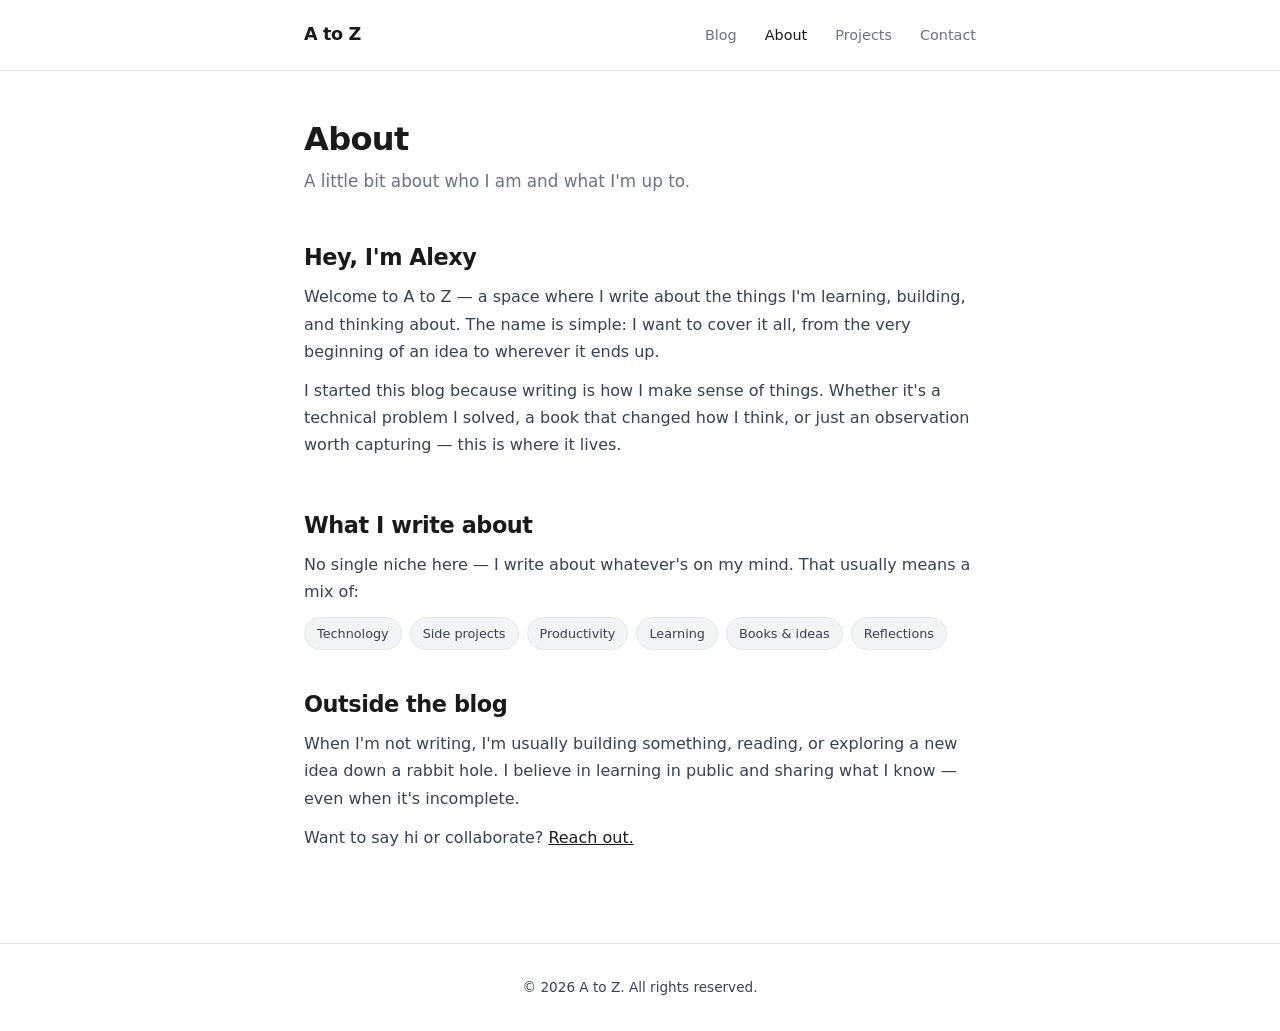
==== about.html @ b3770778 "Initial commit" ====
<!DOCTYPE html>
<html lang="en">
<head>
  <meta charset="UTF-8" />
  <meta name="viewport" content="width=device-width, initial-scale=1.0" />
  <title>About — A to Z</title>
  <meta name="description" content="About the author of A to Z." />
  <link rel="stylesheet" href="css/style.css" />
</head>
<body>

<nav>
  <div class="nav-inner">
    <a href="index.html" class="nav-brand">A to Z</a>
    <ul class="nav-links">
      <li><a href="index.html">Blog</a></li>
      <li><a href="about.html">About</a></li>
      <li><a href="projects.html">Projects</a></li>
      <li><a href="contact.html">Contact</a></li>
    </ul>
  </div>
</nav>

<main>
  <div class="container">
    <div class="page-header">
      <h1>About</h1>
      <p>A little bit about who I am and what I'm up to.</p>
    </div>

    <div class="about-grid">

      <div class="about-section">
        <h2>Hey, I'm Alexy</h2>
        <p>Welcome to A to Z — a space where I write about the things I'm learning, building, and thinking about. The name is simple: I want to cover it all, from the very beginning of an idea to wherever it ends up.</p>
        <p>I started this blog because writing is how I make sense of things. Whether it's a technical problem I solved, a book that changed how I think, or just an observation worth capturing — this is where it lives.</p>
      </div>

      <div class="about-section">
        <h2>What I write about</h2>
        <p>No single niche here — I write about whatever's on my mind. That usually means a mix of:</p>
        <div class="skill-list">
          <span class="skill-tag">Technology</span>
          <span class="skill-tag">Side projects</span>
          <span class="skill-tag">Productivity</span>
          <span class="skill-tag">Learning</span>
          <span class="skill-tag">Books & ideas</span>
          <span class="skill-tag">Reflections</span>
        </div>
      </div>

      <div class="about-section">
        <h2>Outside the blog</h2>
        <p>When I'm not writing, I'm usually building something, reading, or exploring a new idea down a rabbit hole. I believe in learning in public and sharing what I know — even when it's incomplete.</p>
        <p>Want to say hi or collaborate? <a href="contact.html">Reach out.</a></p>
      </div>

    </div>
  </div>
</main>

<footer>
  <div class="container">
    <p>&copy; 2026 A to Z. All rights reserved.</p>
  </div>
</footer>

<script src="js/main.js"></script>
</body>
</html>
---- css/style.css ----
/* === Reset & Base === */
*, *::before, *::after { box-sizing: border-box; margin: 0; padding: 0; }

:root {
  --bg: #ffffff;
  --text: #1a1a1a;
  --muted: #6b7280;
  --border: #e5e7eb;
  --accent: #111111;
  --link: #1a1a1a;
  --link-hover: #4f46e5;
  --max-w: 720px;
  --font-sans: ui-sans-serif, system-ui, -apple-system, BlinkMacSystemFont, "Segoe UI", sans-serif;
  --font-serif: Georgia, "Times New Roman", serif;
}

html { font-size: 16px; scroll-behavior: smooth; }

body {
  font-family: var(--font-sans);
  background: var(--bg);
  color: var(--text);
  line-height: 1.7;
  min-height: 100vh;
  display: flex;
  flex-direction: column;
}

/* === Layout === */
.container { max-width: var(--max-w); margin: 0 auto; padding: 0 1.5rem; }

main { flex: 1; padding: 3rem 0 5rem; }

/* === Nav === */
nav {
  border-bottom: 1px solid var(--border);
  padding: 1.25rem 0;
  position: sticky;
  top: 0;
  background: rgba(255,255,255,0.95);
  backdrop-filter: blur(8px);
  z-index: 100;
}

.nav-inner {
  display: flex;
  align-items: center;
  justify-content: space-between;
  max-width: var(--max-w);
  margin: 0 auto;
  padding: 0 1.5rem;
}

.nav-brand {
  font-size: 1.1rem;
  font-weight: 700;
  letter-spacing: -0.02em;
  color: var(--text);
  text-decoration: none;
}

.nav-links {
  display: flex;
  gap: 1.75rem;
  list-style: none;
}

.nav-links a {
  font-size: 0.9rem;
  color: var(--muted);
  text-decoration: none;
  transition: color 0.15s;
}

.nav-links a:hover, .nav-links a.active { color: var(--text); }

/* === Footer === */
footer {
  border-top: 1px solid var(--border);
  padding: 2rem 0;
  text-align: center;
  font-size: 0.85rem;
  color: var(--muted);
}

/* === Typography === */
h1, h2, h3 { line-height: 1.25; letter-spacing: -0.02em; }
h1 { font-size: 2rem; font-weight: 800; }
h2 { font-size: 1.4rem; font-weight: 700; }
h3 { font-size: 1.1rem; font-weight: 600; }
p { color: #374151; }

a { color: var(--link); transition: color 0.15s; }
a:hover { color: var(--link-hover); }

/* === Page Header === */
.page-header { margin-bottom: 3rem; }
.page-header h1 { margin-bottom: 0.5rem; }
.page-header p { color: var(--muted); font-size: 1.05rem; }

/* === Blog Feed === */
.post-list { display: flex; flex-direction: column; gap: 0; }

.post-item {
  padding: 1.75rem 0;
  border-bottom: 1px solid var(--border);
}

.post-item:first-child { padding-top: 0; }

.post-meta {
  font-size: 0.8rem;
  color: var(--muted);
  margin-bottom: 0.4rem;
  display: flex;
  gap: 0.75rem;
  align-items: center;
}

.post-tag {
  background: #f3f4f6;
  padding: 0.1rem 0.5rem;
  border-radius: 4px;
  font-size: 0.75rem;
}

.post-item h2 { margin-bottom: 0.4rem; }

.post-item h2 a {
  text-decoration: none;
  color: var(--text);
}

.post-item h2 a:hover { color: var(--link-hover); }

.post-item p { font-size: 0.95rem; color: var(--muted); margin-bottom: 0.75rem; }

.read-more {
  font-size: 0.85rem;
  font-weight: 600;
  color: var(--text);
  text-decoration: none;
  display: inline-flex;
  align-items: center;
  gap: 0.25rem;
}

.read-more:hover { color: var(--link-hover); }

/* === Blog Post === */
.post-full { max-width: var(--max-w); }

.post-full-header { margin-bottom: 2.5rem; padding-bottom: 2rem; border-bottom: 1px solid var(--border); }

.post-full-header h1 { margin-bottom: 0.75rem; }

.post-body { font-family: var(--font-serif); font-size: 1.05rem; line-height: 1.8; }

.post-body p { margin-bottom: 1.25rem; color: #1f2937; }

.post-body h2 { font-family: var(--font-sans); margin: 2rem 0 0.75rem; }

.post-body h3 { font-family: var(--font-sans); margin: 1.5rem 0 0.5rem; }

.post-body ul, .post-body ol { margin: 0 0 1.25rem 1.5rem; }

.post-body li { margin-bottom: 0.25rem; color: #1f2937; }

.post-body code {
  background: #f3f4f6;
  padding: 0.1em 0.35em;
  border-radius: 4px;
  font-size: 0.9em;
  font-family: ui-monospace, monospace;
}

.post-body pre {
  background: #1a1a1a;
  color: #e5e7eb;
  padding: 1.25rem;
  border-radius: 8px;
  overflow-x: auto;
  margin-bottom: 1.25rem;
}

.post-body pre code { background: none; padding: 0; color: inherit; }

.back-link { display: inline-flex; align-items: center; gap: 0.3rem; font-size: 0.85rem; color: var(--muted); text-decoration: none; margin-bottom: 2rem; }

.back-link:hover { color: var(--text); }

/* === About === */
.about-grid { display: grid; grid-template-columns: 1fr; gap: 2.5rem; }

.about-section h2 { margin-bottom: 0.75rem; }

.about-section p { color: #374151; margin-bottom: 0.75rem; }

.skill-list { display: flex; flex-wrap: wrap; gap: 0.5rem; margin-top: 0.75rem; }

.skill-tag {
  background: #f3f4f6;
  border: 1px solid var(--border);
  padding: 0.3rem 0.75rem;
  border-radius: 999px;
  font-size: 0.8rem;
  color: #374151;
}

/* === Projects === */
.project-grid { display: flex; flex-direction: column; gap: 1.5rem; }

.project-card {
  border: 1px solid var(--border);
  border-radius: 10px;
  padding: 1.5rem;
  transition: border-color 0.15s, box-shadow 0.15s;
}

.project-card:hover { border-color: #d1d5db; box-shadow: 0 2px 12px rgba(0,0,0,0.06); }

.project-card h3 { margin-bottom: 0.4rem; }

.project-card p { font-size: 0.95rem; color: var(--muted); margin-bottom: 1rem; }

.project-links { display: flex; gap: 0.75rem; }

.project-links a {
  font-size: 0.8rem;
  font-weight: 600;
  padding: 0.3rem 0.75rem;
  border-radius: 6px;
  text-decoration: none;
  transition: background 0.15s;
}

.btn-primary { background: var(--text); color: #fff; }
.btn-primary:hover { background: #374151; color: #fff; }
.btn-secondary { background: #f3f4f6; color: var(--text); }
.btn-secondary:hover { background: #e5e7eb; color: var(--text); }

.project-tags { display: flex; gap: 0.4rem; flex-wrap: wrap; margin-bottom: 0.75rem; }

.project-tag {
  background: #eff6ff;
  color: #3b82f6;
  padding: 0.1rem 0.5rem;
  border-radius: 4px;
  font-size: 0.75rem;
  font-weight: 500;
}

/* === Contact === */
.contact-layout { display: grid; gap: 3rem; }

.contact-intro p { color: #374151; margin-bottom: 0.75rem; }

.contact-methods { display: flex; flex-direction: column; gap: 0.75rem; margin-top: 1.5rem; }

.contact-method {
  display: flex;
  align-items: center;
  gap: 0.75rem;
  padding: 0.9rem 1.1rem;
  border: 1px solid var(--border);
  border-radius: 8px;
  text-decoration: none;
  color: var(--text);
  font-size: 0.9rem;
  transition: border-color 0.15s, box-shadow 0.15s;
}

.contact-method:hover { border-color: #9ca3af; box-shadow: 0 1px 8px rgba(0,0,0,0.05); color: var(--text); }

.contact-method-icon { font-size: 1.1rem; }

.contact-method-text strong { display: block; font-size: 0.8rem; color: var(--muted); font-weight: 400; }

/* === Form === */
form { display: flex; flex-direction: column; gap: 1rem; }

label { font-size: 0.85rem; font-weight: 600; color: var(--text); display: block; margin-bottom: 0.3rem; }

input, textarea {
  width: 100%;
  padding: 0.65rem 0.9rem;
  border: 1px solid var(--border);
  border-radius: 7px;
  font-family: var(--font-sans);
  font-size: 0.95rem;
  color: var(--text);
  background: var(--bg);
  transition: border-color 0.15s, box-shadow 0.15s;
  outline: none;
}

input:focus, textarea:focus {
  border-color: #9ca3af;
  box-shadow: 0 0 0 3px rgba(0,0,0,0.05);
}

textarea { resize: vertical; min-height: 130px; }

button[type="submit"] {
  background: var(--text);
  color: #fff;
  border: none;
  padding: 0.75rem 1.5rem;
  border-radius: 7px;
  font-family: var(--font-sans);
  font-size: 0.9rem;
  font-weight: 600;
  cursor: pointer;
  transition: background 0.15s;
  align-self: flex-start;
}

button[type="submit"]:hover { background: #374151; }

/* === Responsive === */
@media (max-width: 600px) {
  h1 { font-size: 1.6rem; }
  .nav-links { gap: 1rem; }
}
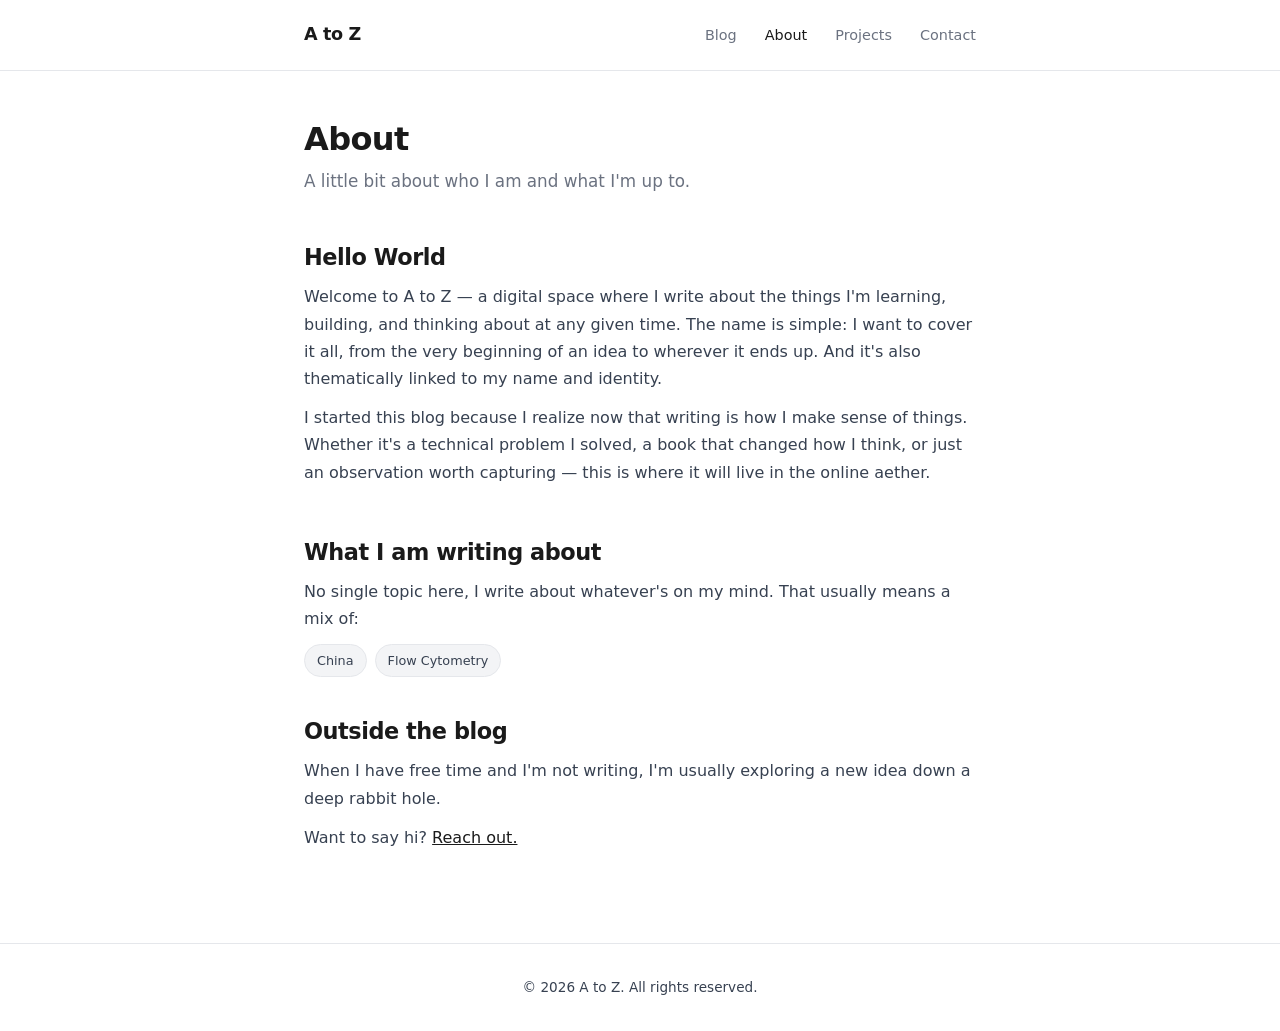
==== commit 51496e5b: "updated the about and contact pages" ====
--- a/about.html
+++ b/about.html
@@ -31,28 +31,24 @@
     <div class="about-grid">
 
       <div class="about-section">
-        <h2>Hey, I'm Alexy</h2>
-        <p>Welcome to A to Z — a space where I write about the things I'm learning, building, and thinking about. The name is simple: I want to cover it all, from the very beginning of an idea to wherever it ends up.</p>
-        <p>I started this blog because writing is how I make sense of things. Whether it's a technical problem I solved, a book that changed how I think, or just an observation worth capturing — this is where it lives.</p>
+        <h2>Hello World</h2>
+        <p>Welcome to A to Z — a digital space where I write about the things I'm learning, building, and thinking about at any given time. The name is simple: I want to cover it all, from the very beginning of an idea to wherever it ends up. And it's also thematically linked to my name and identity.</p>
+        <p>I started this blog because I realize now that writing is how I make sense of things. Whether it's a technical problem I solved, a book that changed how I think, or just an observation worth capturing — this is where it will live in the online aether.</p>
       </div>
 
       <div class="about-section">
-        <h2>What I write about</h2>
-        <p>No single niche here — I write about whatever's on my mind. That usually means a mix of:</p>
+        <h2>What I am writing about</h2>
+        <p>No single topic here, I write about whatever's on my mind. That usually means a mix of:</p>
         <div class="skill-list">
-          <span class="skill-tag">Technology</span>
-          <span class="skill-tag">Side projects</span>
-          <span class="skill-tag">Productivity</span>
-          <span class="skill-tag">Learning</span>
-          <span class="skill-tag">Books & ideas</span>
-          <span class="skill-tag">Reflections</span>
+          <span class="skill-tag">China</span>
+          <span class="skill-tag">Flow Cytometry</span>
         </div>
       </div>
 
       <div class="about-section">
         <h2>Outside the blog</h2>
-        <p>When I'm not writing, I'm usually building something, reading, or exploring a new idea down a rabbit hole. I believe in learning in public and sharing what I know — even when it's incomplete.</p>
-        <p>Want to say hi or collaborate? <a href="contact.html">Reach out.</a></p>
+        <p>When I have free time and I'm not writing, I'm usually exploring a new idea down a deep rabbit hole.</p>
+        <p>Want to say hi? <a href="contact.html">Reach out.</a></p>
       </div>
 
     </div>
--- a/css/style.css
+++ b/css/style.css
@@ -256,6 +256,9 @@
 .contact-intro p { color: #374151; margin-bottom: 0.75rem; }
 
 .contact-methods { display: flex; flex-direction: column; gap: 0.75rem; margin-top: 1.5rem; }
+
+.contact-methods--row { flex-direction: row; }
+.contact-methods--row .contact-method { flex: 1; }
 
 .contact-method {
   display: flex;
